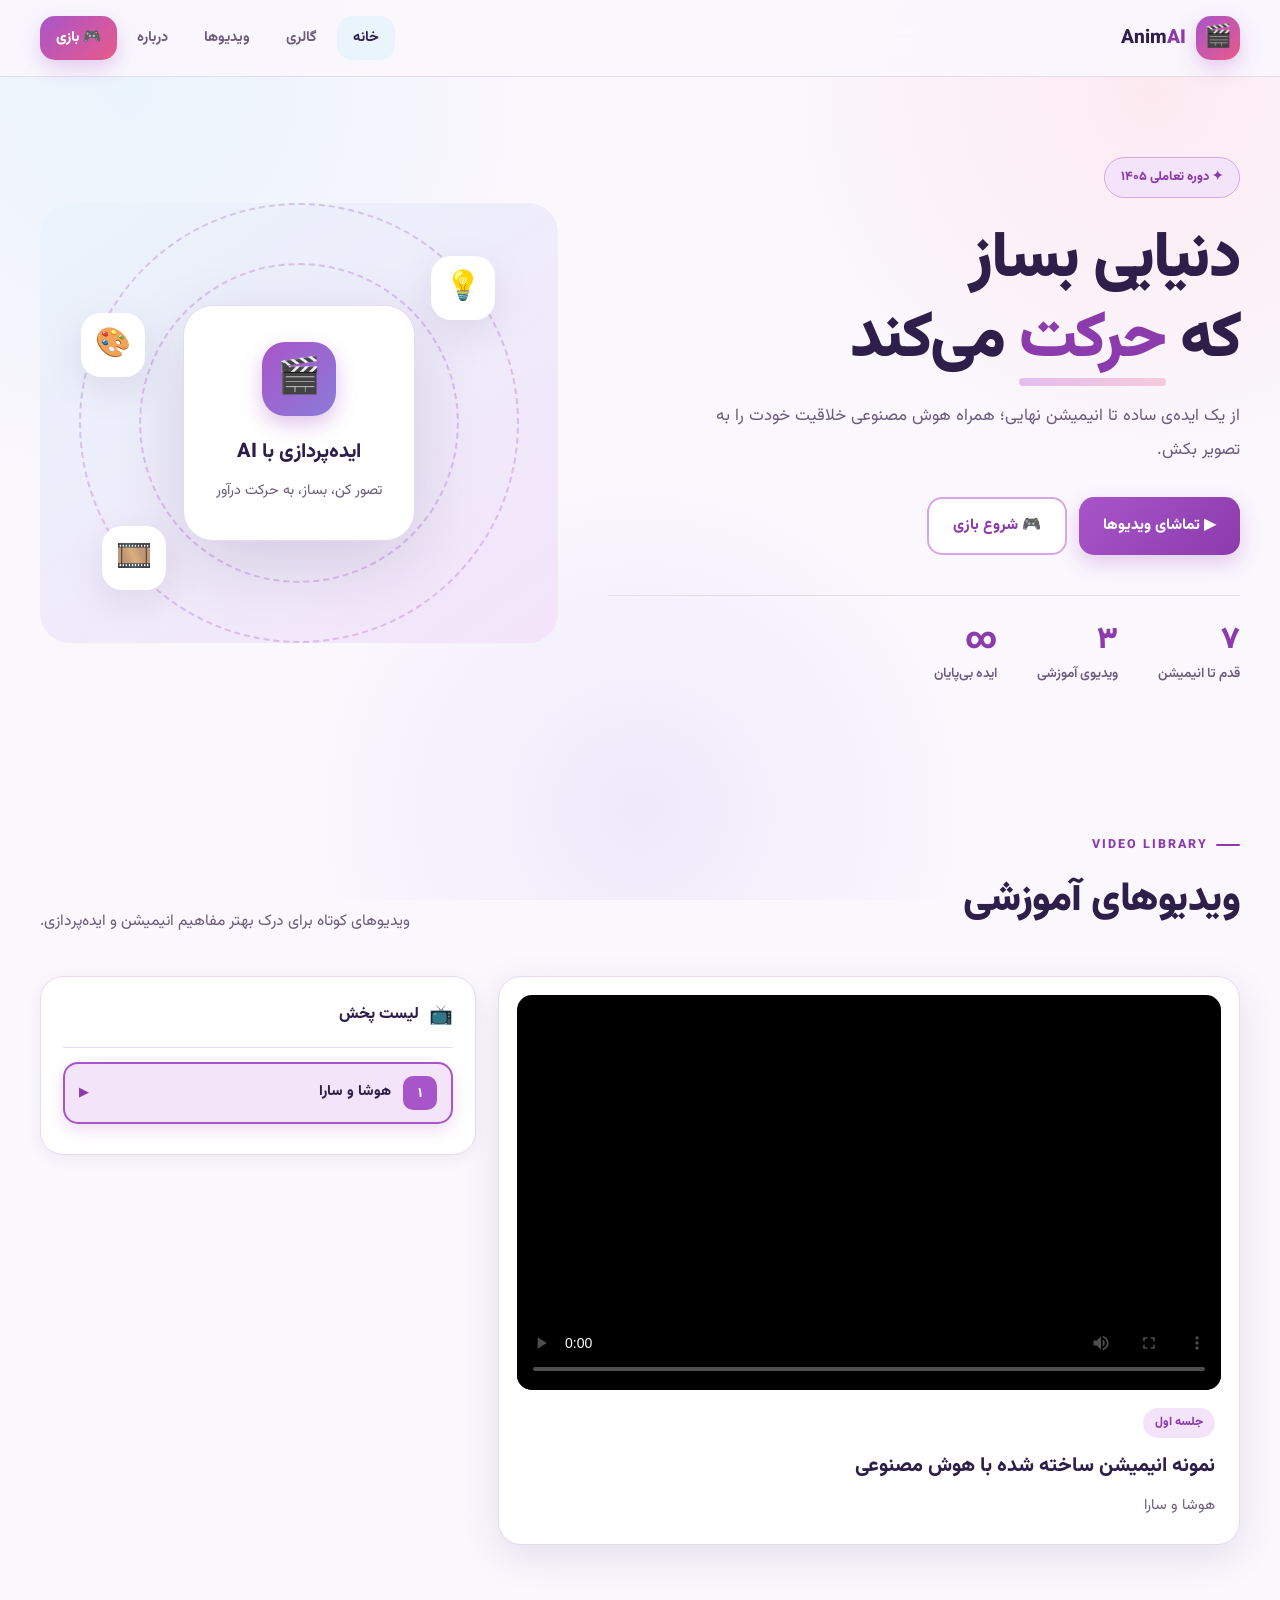
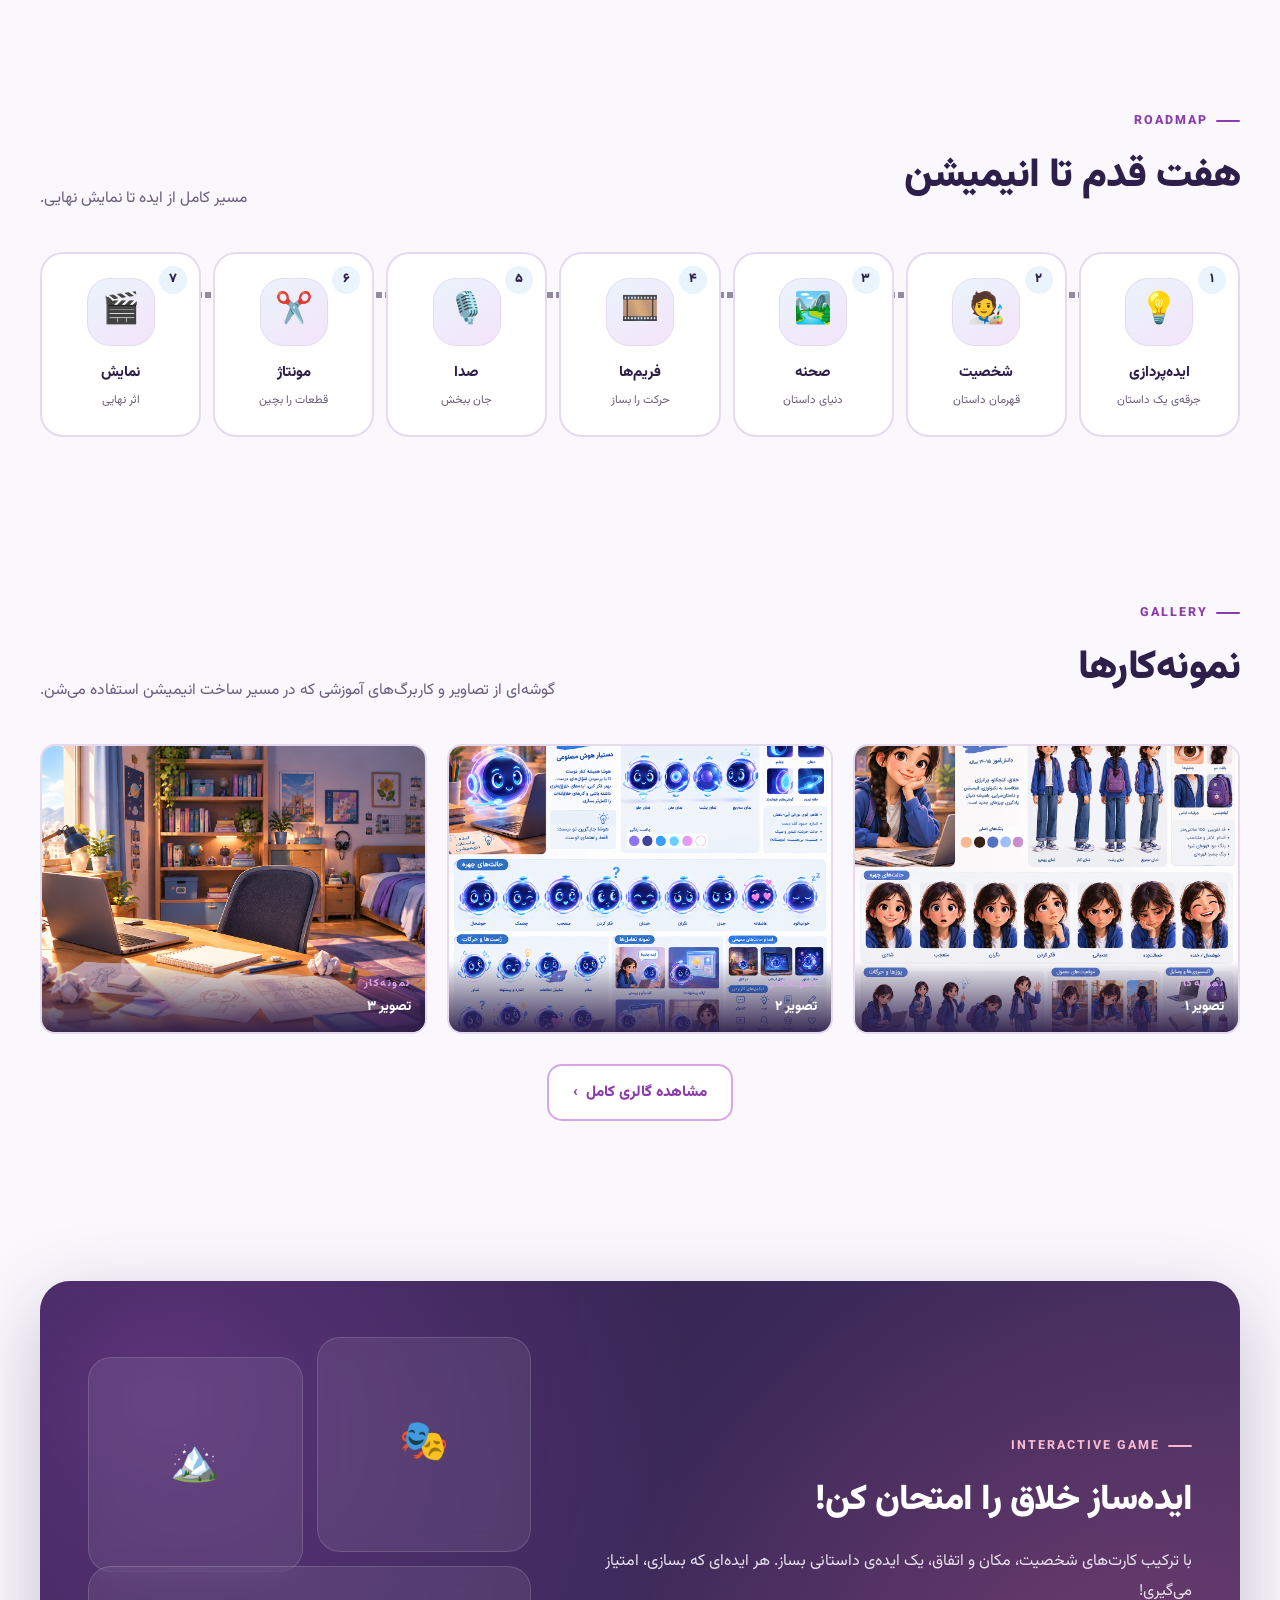
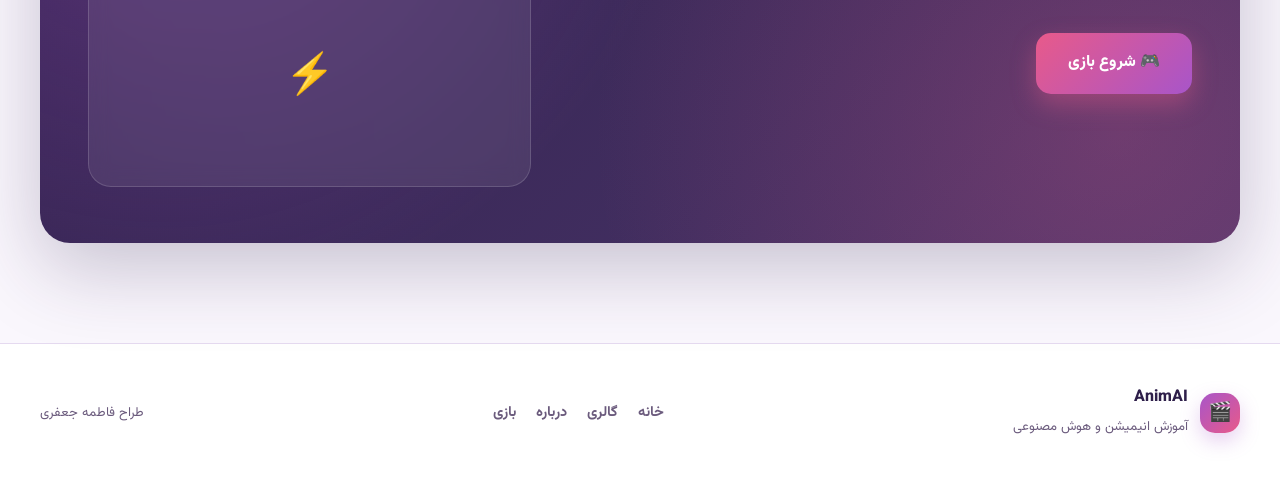
==== index.html @ 8f4859e5 "Add files via upload" ====
<!DOCTYPE html>
<html lang="fa" dir="rtl">

<head>
  <meta charset="UTF-8">
  <meta name="viewport" content="width=device-width, initial-scale=1.0">
  <meta name="description" content="آموزش انیمیشن و ایده‌پردازی با هوش مصنوعی">
  <title>AnimAI | انیمیشن و هوش مصنوعی</title>

  <link rel="preconnect" href="https://fonts.googleapis.com">
  <link rel="preconnect" href="https://fonts.gstatic.com" crossorigin>
  <link href="https://fonts.googleapis.com/css2?family=Vazirmatn:wght@400;500;600;700;800;900&display=swap"
    rel="stylesheet">
  <link rel="stylesheet" href="css/AnimAI_girls_lilac_palette.css">
</head>

<body>

  <!-- ==================== هدر ==================== -->
  <header class="header">
    <div class="container header-inner">
      <a href="index.html" class="logo">
        <span class="logo-icon">🎬</span>
        <span class="logo-text">Anim<b>AI</b></span>
      </a>

      <nav class="nav" id="nav">
        <a href="index.html" class="nav-link active">خانه</a>
        <a href="gallery.html" class="nav-link">گالری</a>
        <a href="#videos" class="nav-link">ویدیوها</a>
        <a href="about.html" class="nav-link">درباره</a>
        <!-- 🔴 لینک بازی — آدرس خودت رو بذار -->
        <a href="game/index.html" class="nav-link nav-link-game">🎮 بازی</a>
      </nav>

      <button class="burger" id="burger" aria-label="منو">
        <span></span><span></span><span></span>
      </button>
    </div>
  </header>

  <!-- ==================== هیرو ==================== -->
  <section class="hero">
    <div class="container hero-inner">
      <div class="hero-content">
        <span class="hero-badge">✦ دوره تعاملی ۱۴۰۵</span>
        <h1 class="hero-title">
          دنیایی بساز<br>
          که <span class="highlight">حرکت</span> می‌کند
        </h1>
        <p class="hero-text">
          از یک ایده‌ی ساده تا انیمیشن نهایی؛ همراه هوش مصنوعی
          خلاقیت خودت را به تصویر بکش.
        </p>

        <div class="hero-buttons">
          <a href="#videos" class="btn btn-primary">
            ▶ تماشای ویدیوها
          </a>
          <!-- 🔴 لینک بازی -->
          <a href="game/index.html" class="btn btn-outline">
            🎮 شروع بازی
          </a>
        </div>

        <div class="hero-stats">
          <div class="stat">
            <strong>۷</strong>
            <span>قدم تا انیمیشن</span>
          </div>
          <div class="stat">
            <strong>۳</strong>
            <span>ویدیوی آموزشی</span>
          </div>
          <div class="stat">
            <strong>∞</strong>
            <span>ایده بی‌پایان</span>
          </div>
        </div>
      </div>

      <div class="hero-visual">
        <div class="orbit orbit-1">💡</div>
        <div class="orbit orbit-2">🎨</div>
        <div class="orbit orbit-3">🎞️</div>
        <div class="hero-card">
          <div class="hero-card-icon">🎬</div>
          <h3>ایده‌پردازی با AI</h3>
          <p>تصور کن، بساز، به حرکت درآور</p>
        </div>
      </div>
    </div>
  </section>

  <!-- ==================== ویدیوها ==================== -->
  <section class="section" id="videos">
    <div class="container">
      <div class="section-head">
        <div>
          <span class="eyebrow">VIDEO LIBRARY</span>
          <h2>ویدیوهای آموزشی</h2>
        </div>
        <p>ویدیوهای کوتاه برای درک بهتر مفاهیم انیمیشن و ایده‌پردازی.</p>
      </div>

      <div class="video-layout">
        <div class="video-player">
          <div class="video-frame">
            <video id="mainVideo" controls preload="metadata" poster="assets/posters/poster1.jpg">
              <source src="assets/videos/video1.mp4" type="video/mp4">
              مرورگر شما از پخش ویدیو پشتیبانی نمی‌کند.
            </video>
          </div>
          <div class="video-info">
            <span class="video-tag" id="videoTag">جلسه اول</span>
            <h3 id="videoTitle">نمونه انیمیشن ساخته شده با هوش مصنوعی</h3>
            <p id="videoDesc">
              هوشا و سارا
            </p>
          </div>
        </div>

        <aside class="playlist">
          <div class="playlist-head">
            <span class="playlist-icon">📺</span>
            <h4>لیست پخش</h4>
          </div>

          <button class="playlist-item active" data-src="assets/videos/video1.mp4"
            data-poster="assets/posters/poster1.jpg" data-tag="جلسه اول"
            data-title="نمونه انیمیشن ساخته شده با هوش مصنوعی" data-desc="هوشا و سارا">
            <span class="playlist-num">۱</span>
            <span class="playlist-text">
              <strong>هوشا و سارا</strong>
              <small></small>
            </span>
            <span class="playlist-play">▶</span>
          </button>

          <!-- <button class="playlist-item" data-src="assets/videos/video2.mp4" data-poster="assets/posters/poster2.jpg"
            data-tag="جلسه دوم" data-title="ایده‌پردازی با هوش مصنوعی"
            data-desc="روش «اگر... چه می‌شد؟» و استفاده از AI برای خلق ایده‌های تازه.">
            <span class="playlist-num">۲</span>
            <span class="playlist-text">
              <strong>ایده‌پردازی با AI</strong>
              <small>۰۷:۱۵</small>
            </span>
            <span class="playlist-play">▶</span>
          </button>

          <button class="playlist-item" data-src="assets/videos/video3.mp4" data-poster="assets/posters/poster3.jpg"
            data-tag="جلسه سوم" data-title="ساخت شخصیت" data-desc="طراحی شخصیت‌های به‌یادماندنی با کمک هوش مصنوعی.">
            <span class="playlist-num">۳</span>
            <span class="playlist-text">
              <strong>ساخت شخصیت</strong>
              <small>۰۶:۴۵</small>
            </span>
            <span class="playlist-play">▶</span>
          </button> -->
        </aside>
      </div>
    </div>
  </section>

  <!-- ==================== هفت قدم ==================== -->
  <section class="roadmap-section">
    <div class="container">
      <div class="section-head">
        <div>
          <span class="eyebrow">ROADMAP</span>
          <h2>هفت قدم تا انیمیشن</h2>
        </div>
        <p>مسیر کامل از ایده تا نمایش نهایی.</p>
      </div>

      <div class="roadmap">
        <div class="roadmap-step">
          <div class="roadmap-num">۱</div>
          <div class="roadmap-icon">💡</div>
          <h3>ایده‌پردازی</h3>
          <p>جرقه‌ی یک داستان</p>
        </div>
        <div class="roadmap-step">
          <div class="roadmap-num">۲</div>
          <div class="roadmap-icon">🧑‍🎨</div>
          <h3>شخصیت</h3>
          <p>قهرمان داستان</p>
        </div>
        <div class="roadmap-step">
          <div class="roadmap-num">۳</div>
          <div class="roadmap-icon">🏞️</div>
          <h3>صحنه</h3>
          <p>دنیای داستان</p>
        </div>
        <div class="roadmap-step">
          <div class="roadmap-num">۴</div>
          <div class="roadmap-icon">🎞️</div>
          <h3>فریم‌ها</h3>
          <p>حرکت را بساز</p>
        </div>
        <div class="roadmap-step">
          <div class="roadmap-num">۵</div>
          <div class="roadmap-icon">🎙️</div>
          <h3>صدا</h3>
          <p>جان ببخش</p>
        </div>
        <div class="roadmap-step">
          <div class="roadmap-num">۶</div>
          <div class="roadmap-icon">✂️</div>
          <h3>مونتاژ</h3>
          <p>قطعات را بچین</p>
        </div>
        <div class="roadmap-step">
          <div class="roadmap-num">۷</div>
          <div class="roadmap-icon">🎬</div>
          <h3>نمایش</h3>
          <p>اثر نهایی</p>
        </div>
      </div>
    </div>
  </section>

  <!-- ==================== پیش‌نمایش گالری ==================== -->
  <section class="gallery-preview-section">
    <div class="container">
      <div class="section-head">
        <div>
          <span class="eyebrow">GALLERY</span>
          <h2>نمونه‌کارها</h2>
        </div>
        <p>گوشه‌ای از تصاویر و کاربرگ‌های آموزشی که در مسیر ساخت انیمیشن استفاده می‌شن.</p>
      </div>

      <div class="gallery-grid-preview">
        <a href="gallery.html" class="gallery-preview-item" aria-label="مشاهده گالری کامل">
          <img src="assets/gallery/01.png" alt="نمونه‌کار ۱" loading="lazy">
          <div class="gallery-overlay">
            <span>نمونه‌کار</span>
            <h4>تصویر ۱</h4>
          </div>
        </a>

        <a href="gallery.html" class="gallery-preview-item" aria-label="مشاهده گالری کامل">
          <img src="assets/gallery/02.png" alt="نمونه‌کار ۲" loading="lazy">
          <div class="gallery-overlay">
            <span>نمونه‌کار</span>
            <h4>تصویر ۲</h4>
          </div>
        </a>

        <a href="gallery.html" class="gallery-preview-item" aria-label="مشاهده گالری کامل">
          <img src="assets/gallery/03.png" alt="نمونه‌کار ۳" loading="lazy">
          <div class="gallery-overlay">
            <span>نمونه‌کار</span>
            <h4>تصویر ۳</h4>
          </div>
        </a>
      </div>

      <div class="gallery-preview-more">
        <a href="gallery.html" class="btn btn-outline">
          مشاهده گالری کامل <span>›</span>
        </a>
      </div>
    </div>
  </section>

  <!-- ==================== CTA بازی ==================== -->
  <section class="section cta-game">
    <div class="container">
      <div class="cta-game-box">
        <div class="cta-game-content">
          <span class="eyebrow">INTERACTIVE GAME</span>
          <h2>ایده‌ساز خلاق را امتحان کن!</h2>
          <p>
            با ترکیب کارت‌های شخصیت، مکان و اتفاق، یک ایده‌ی داستانی بساز.
            هر ایده‌ای که بسازی، امتیاز می‌گیری!
          </p>
          <!-- 🔴 لینک بازی -->
          <a href="game/index.html" class="btn btn-primary btn-lg">
            🎮 شروع بازی
          </a>
        </div>
        <div class="cta-game-visual">
          <div class="mini-card">🎭</div>
          <div class="mini-card">🏔️</div>
          <div class="mini-card">⚡</div>
        </div>
      </div>
    </div>
  </section>

  <!-- ==================== فوتر ==================== -->
  <footer class="footer">
    <div class="container footer-inner">
      <div class="footer-brand">
        <span class="logo-icon">🎬</span>
        <div>
          <strong>AnimAI</strong>
          <small>آموزش انیمیشن و هوش مصنوعی</small>
        </div>
      </div>
      <div class="footer-links">
        <a href="index.html">خانه</a>
        <a href="gallery.html">گالری</a>
        <a href="about.html">درباره</a>
        <!-- 🔴 لینک بازی -->
        <a href="game/index.html">بازی</a>
      </div>
      <div class="footer-copy">
        <small>طراح فاطمه جعفری</small>
      </div>
    </div>
  </footer>

  <script src="js/app.js"></script>
</body>

</html>
---- css/AnimAI_girls_lilac_palette.css ----
/* ============================================================
   AnimAI — استایل سایت با پالت هماهنگ بنفش-صورتی-آبی
   نسخه بازسازی‌شده با کنتراست بالا و رفع مشکل موبایل
   ============================================================ */

@import url('https://fonts.googleapis.com/css2?family=Vazirmatn:wght@400;500;600;700;800;900&display=swap');

/* ============ متغیرهای پالت رنگی ============ */
:root {
    /* --- رنگ‌های پایه (Base) --- */
    --navy: #2E1F4A;
    --navy-soft: #4A356A;
    --cream: #FAF7FD;
    --white: #FFFFFF;

    /* --- رنگ اصلی برند: بنفش-صورتی --- */
    --primary: #A855C9;
    --primary-dark: #8B3BAB;
    --primary-light: #D9A5E8;
    --primary-soft: #F4E4FA;

    /* --- رنگ مکمل: آبی آسمانی --- */
    --sky: #5B9FD4;
    --sky-dark: #3D7DB0;
    --sky-light: #C5E2F5;
    --sky-soft: #EAF4FC;

    /* --- رنگ مکمل: صورتی گرم --- */
    --rose: #E85A8A;
    --rose-dark: #C43E6D;
    --rose-light: #F5B8CE;
    --rose-soft: #FDEAF1;

    /* --- رنگ تأکید: بنفش ملایم --- */
    --lavender: #8B7BD8;
    --lavender-dark: #6B5BC0;
    --lavender-soft: #EFEAFB;

    /* --- رنگ‌های متن و خطوط --- */
    --text: #2E1F4A;
    --text-muted: #6B5B7D;
    --text-light: #9B8DAB;
    --line: #E5DAF0;
    --line-strong: #D0BFE0;

    /* --- پس‌زمینه‌های تخصصی --- */
    --bg-soft-purple: #F4E4FA;
    --bg-soft-blue: #EAF4FC;
    --bg-soft-rose: #FDEAF1;
    --bg-soft-lavender: #EFEAFB;

    /* --- Aliases برای سازگاری --- */
    --orange: var(--primary);
    --blue: var(--sky);
    --purple: var(--lavender);
    --mustard: var(--rose);
    --muted: var(--text-muted);
    --green: #4BB894;
    --red: var(--rose-dark);
    --pink: var(--rose-light);

    /* --- شعاع گوشه‌ها --- */
    --radius-sm: 10px;
    --radius: 15px;
    --radius-lg: 23px;
    --radius-xl: 30px;

    /* --- سایه‌ها --- */
    --shadow-sm: 0 4px 16px rgba(46, 31, 74, 0.06);
    --shadow: 0 12px 38px rgba(46, 31, 74, 0.10);
    --shadow-lg: 0 22px 70px rgba(46, 31, 74, 0.14);
    --shadow-primary: 0 8px 20px rgba(168, 85, 201, 0.28);
    --shadow-sky: 0 8px 20px rgba(91, 159, 212, 0.28);

    --transition: .25s ease;
}

/* ============ Reset ============ */
*,
*::before,
*::after {
    box-sizing: border-box;
    margin: 0;
    padding: 0;
}

html {
    scroll-behavior: smooth;
    scroll-padding-top: 90px;
}

body {
    font-family: 'Vazirmatn', Tahoma, sans-serif;
    background:
        radial-gradient(circle at 10% 10%, #EAF4FC 0, transparent 28%),
        radial-gradient(circle at 90% 10%, #FDEAF1 0, transparent 26%),
        radial-gradient(circle at 50% 90%, #EFEAFB 0, transparent 32%),
        var(--cream);
    background-attachment: fixed;
    color: var(--text);
    line-height: 1.8;
    min-height: 100vh;
    overflow-x: hidden;
    -webkit-font-smoothing: antialiased;
}

img {
    max-width: 100%;
    display: block;
}

a {
    color: inherit;
    text-decoration: none;
}

button {
    font-family: inherit;
    cursor: pointer;
    border: none;
    background: none;
    color: inherit;
}

ul {
    list-style: none;
}

::selection {
    background: var(--primary);
    color: var(--white);
}

/* ============ Container ============ */
.container {
    width: min(1200px, 94%);
    margin-inline: auto;
}

/* ============ Header ============ */
.header {
    position: sticky;
    top: 0;
    z-index: 100;
    backdrop-filter: blur(18px);
    -webkit-backdrop-filter: blur(18px);
    background: rgba(250, 247, 253, 0.92);
    border-bottom: 1px solid var(--line);
}

.header-inner {
    display: flex;
    align-items: center;
    justify-content: space-between;
    gap: 24px;
    min-height: 76px;
}

.logo {
    display: flex;
    align-items: center;
    gap: 10px;
    font-size: 1.2rem;
    font-weight: 800;
    color: var(--text);
}

.logo-icon {
    width: 44px;
    height: 44px;
    display: grid;
    place-items: center;
    border-radius: var(--radius);
    background: linear-gradient(135deg, var(--primary), var(--rose));
    font-size: 1.4rem;
    box-shadow: var(--shadow-primary);
}

.logo-text b {
    color: var(--primary-dark);
    font-weight: 900;
}

/* Nav */
.nav {
    display: flex;
    align-items: center;
    gap: 4px;
}

.nav-link {
    padding: 9px 16px;
    border-radius: var(--radius);
    font-size: .9rem;
    font-weight: 700;
    color: var(--text-muted);
    transition: all var(--transition);
    position: relative;
}

.nav-link:hover {
    color: var(--text);
    background: var(--bg-soft-lavender);
}

.nav-link.active {
    color: var(--navy);
    background: var(--bg-soft-blue);
}

.nav-link-game {
    background: linear-gradient(135deg, var(--primary), var(--rose));
    color: var(--white) !important;
    font-weight: 800;
    box-shadow: var(--shadow-primary);
}

.nav-link-game:hover {
    transform: translateY(-2px);
    box-shadow: 0 10px 24px rgba(168, 85, 201, 0.4);
    background: linear-gradient(135deg, var(--primary-dark), var(--rose-dark));
}

.burger {
    display: none;
    flex-direction: column;
    gap: 5px;
    padding: 8px;
    border-radius: var(--radius-sm);
}

.burger span {
    width: 24px;
    height: 2.5px;
    background: var(--text);
    border-radius: 4px;
    transition: all var(--transition);
}

.burger.active span:nth-child(1) {
    transform: rotate(45deg) translate(5px, 5px);
}

.burger.active span:nth-child(2) {
    opacity: 0;
}

.burger.active span:nth-child(3) {
    transform: rotate(-45deg) translate(5px, -5px);
}

/* ============ Buttons ============ */
.btn {
    display: inline-flex;
    align-items: center;
    justify-content: center;
    gap: 8px;
    padding: 13px 24px;
    border-radius: var(--radius);
    font-size: .95rem;
    font-weight: 800;
    transition: all var(--transition);
    white-space: nowrap;
    min-height: 48px;
    border: 0;
}

.btn-primary {
    background: linear-gradient(135deg, var(--primary), var(--primary-dark));
    color: var(--white);
    box-shadow: var(--shadow-primary);
}

.btn-primary:hover {
    transform: translateY(-2px);
    box-shadow: 0 12px 28px rgba(168, 85, 201, 0.4);
}

.btn-outline {
    background: var(--white);
    color: var(--primary-dark);
    border: 2px solid var(--primary-light);
}

.btn-outline:hover {
    background: var(--bg-soft-purple);
    border-color: var(--primary);
}

.btn-lg {
    padding: 16px 32px;
    font-size: 1rem;
    min-height: 56px;
}

/* ============ Hero ============ */
.hero {
    padding: 80px 0 60px;
    position: relative;
    overflow: hidden;
}

.hero-inner {
    display: grid;
    grid-template-columns: 1.1fr .9fr;
    gap: 50px;
    align-items: center;
}

.hero-badge {
    display: inline-flex;
    align-items: center;
    gap: 8px;
    padding: 8px 16px;
    border-radius: 999px;
    background: var(--bg-soft-purple);
    border: 1px solid var(--primary-light);
    color: var(--primary-dark);
    font-size: .8rem;
    font-weight: 800;
    margin-bottom: 22px;
}

.hero-title {
    font-size: clamp(2.2rem, 5.5vw, 4rem);
    line-height: 1.25;
    font-weight: 900;
    letter-spacing: -1.5px;
    color: var(--text);
    margin-bottom: 20px;
}

.hero-title .highlight {
    color: var(--primary-dark);
    position: relative;
}

.hero-title .highlight::after {
    content: '';
    position: absolute;
    bottom: 4px;
    right: 0;
    left: 0;
    height: 8px;
    background: linear-gradient(90deg, var(--primary-light), var(--rose-light));
    border-radius: 6px;
    opacity: .7;
    z-index: -1;
}

.hero-text {
    font-size: 1.05rem;
    color: var(--text-muted);
    max-width: 540px;
    margin-bottom: 30px;
    line-height: 2;
}

.hero-buttons {
    display: flex;
    flex-wrap: wrap;
    gap: 12px;
    margin-bottom: 40px;
}

.hero-stats {
    display: flex;
    gap: 40px;
    padding-top: 30px;
    border-top: 1px solid var(--line);
}

.stat strong {
    display: block;
    font-size: 1.9rem;
    font-weight: 900;
    color: var(--primary-dark);
    line-height: 1;
    margin-bottom: 4px;
}

.stat span {
    font-size: .85rem;
    color: var(--text-muted);
    font-weight: 600;
}

/* Hero visual */
.hero-visual {
    position: relative;
    min-height: 440px;
    display: grid;
    place-items: center;
    background: linear-gradient(145deg, var(--bg-soft-blue), var(--bg-soft-purple));
    border-radius: var(--radius-xl);
    overflow: hidden;
}

.hero-visual::before,
.hero-visual::after {
    content: "";
    position: absolute;
    border-radius: 50%;
    border: 2px dashed rgba(168, 85, 201, 0.3);
    animation: spin 30s linear infinite;
}

.hero-visual::before {
    width: 320px;
    height: 320px;
}

.hero-visual::after {
    width: 440px;
    height: 440px;
    animation-direction: reverse;
}

@keyframes spin {
    to {
        transform: rotate(360deg);
    }
}

.hero-card {
    position: relative;
    z-index: 2;
    padding: 36px 32px;
    border-radius: var(--radius-xl);
    background: var(--white);
    border: 1px solid var(--line);
    box-shadow: var(--shadow-lg);
    text-align: center;
    max-width: 320px;
    animation: bob 3s ease-in-out infinite;
}

@keyframes bob {

    0%,
    100% {
        transform: translateY(0) rotate(-2deg);
    }

    50% {
        transform: translateY(-14px) rotate(2deg);
    }
}

.hero-card-icon {
    width: 74px;
    height: 74px;
    margin: 0 auto 18px;
    display: grid;
    place-items: center;
    border-radius: var(--radius-lg);
    background: linear-gradient(135deg, var(--primary), var(--lavender));
    font-size: 2.2rem;
    color: white;
    box-shadow: 0 8px 20px rgba(168, 85, 201, 0.35);
}

.hero-card h3 {
    font-size: 1.25rem;
    color: var(--text);
    margin-bottom: 8px;
    font-weight: 800;
}

.hero-card p {
    font-size: .9rem;
    color: var(--text-muted);
    margin: 0;
}

.orbit {
    position: absolute;
    width: 64px;
    height: 64px;
    display: grid;
    place-items: center;
    border-radius: 20px;
    background: var(--white);
    box-shadow: var(--shadow);
    font-size: 1.8rem;
    z-index: 3;
    animation: float 4s ease-in-out infinite;
}

.orbit-1 {
    top: 12%;
    right: 12%;
    animation-delay: 0s;
}

.orbit-2 {
    top: 25%;
    left: 8%;
    animation-delay: .5s;
}

.orbit-3 {
    bottom: 12%;
    left: 12%;
    animation-delay: 1s;
}

@keyframes float {

    0%,
    100% {
        transform: translateY(0);
    }

    50% {
        transform: translateY(-12px);
    }
}

/* ============ Section ============ */
.section {
    padding: 80px 0;
}

.section-head {
    display: flex;
    align-items: end;
    justify-content: space-between;
    gap: 30px;
    margin-bottom: 40px;
}

.section-head h2 {
    font-size: clamp(1.7rem, 3.5vw, 2.5rem);
    font-weight: 900;
    color: var(--text);
    margin-top: 6px;
    letter-spacing: -.5px;
}

.section-head p {
    max-width: 520px;
    color: var(--text-muted);
    font-size: .98rem;
}

.eyebrow {
    display: inline-flex;
    align-items: center;
    gap: 8px;
    color: var(--primary-dark);
    font-size: .78rem;
    font-weight: 800;
    letter-spacing: 2px;
    text-transform: uppercase;
}

.eyebrow::before {
    content: '';
    width: 24px;
    height: 2px;
    background: var(--primary-dark);
    border-radius: 2px;
}

.highlight {
    color: var(--primary-dark);
}

/* ============ ویدیو ============ */
.video-layout {
    display: grid;
    grid-template-columns: 1.7fr 1fr;
    gap: 22px;
    align-items: start;
}

.video-player {
    padding: 18px;
    border-radius: var(--radius-lg);
    background: var(--white);
    border: 1px solid var(--line);
    box-shadow: var(--shadow);
}

.video-frame {
    aspect-ratio: 16 / 9;
    overflow: hidden;
    border-radius: var(--radius);
    background: #000;
    margin-bottom: 18px;
    position: relative;
}

.video-frame video {
    width: 100%;
    height: 100%;
    display: block;
    background: #000;
}

.video-info {
    padding: 0 6px 6px;
}

.video-tag {
    display: inline-block;
    padding: 4px 12px;
    border-radius: 999px;
    background: var(--bg-soft-purple);
    color: var(--primary-dark);
    font-size: .75rem;
    font-weight: 800;
    margin-bottom: 10px;
}

.video-info h3 {
    color: var(--text);
    font-size: 1.25rem;
    margin: 0 0 8px;
    font-weight: 800;
}

.video-info p {
    color: var(--text-muted);
    font-size: .92rem;
    margin: 0;
    line-height: 1.9;
}

/* لیست پخش */
.playlist {
    padding: 22px;
    border-radius: var(--radius-lg);
    background: var(--white);
    border: 1px solid var(--line);
    box-shadow: var(--shadow-sm);
}

.playlist-head {
    display: flex;
    align-items: center;
    gap: 10px;
    padding-bottom: 14px;
    margin-bottom: 14px;
    border-bottom: 1px solid var(--line);
}

.playlist-icon {
    font-size: 1.2rem;
}

.playlist-head h4 {
    color: var(--text);
    font-size: 1rem;
    font-weight: 800;
}

.playlist-item {
    width: 100%;
    display: flex;
    align-items: center;
    gap: 12px;
    padding: 12px 14px;
    margin-bottom: 8px;
    border-radius: var(--radius);
    background: var(--bg-soft-lavender);
    border: 2px solid transparent;
    text-align: right;
    transition: all var(--transition);
}

.playlist-item:hover {
    background: #E4DAF5;
    transform: translateX(-4px);
}

.playlist-item.active {
    background: linear-gradient(135deg, var(--bg-soft-purple), var(--primary-soft));
    border-color: var(--primary);
    box-shadow: 0 6px 16px rgba(168, 85, 201, 0.2);
}

.playlist-num {
    width: 34px;
    height: 34px;
    flex-shrink: 0;
    display: grid;
    place-items: center;
    border-radius: var(--radius-sm);
    background: var(--bg-soft-blue);
    color: var(--navy);
    font-size: .85rem;
    font-weight: 800;
}

.playlist-item.active .playlist-num {
    background: var(--primary);
    color: var(--white);
}

.playlist-text {
    display: flex;
    flex-direction: column;
    gap: 3px;
    min-width: 0;
    flex: 1;
}

.playlist-text strong {
    color: var(--text);
    font-size: .9rem;
    font-weight: 800;
}

.playlist-text small {
    color: var(--text-muted);
    font-size: .75rem;
}

.playlist-play {
    color: var(--text-muted);
    font-size: .8rem;
    transition: all var(--transition);
}

.playlist-item.active .playlist-play,
.playlist-item:hover .playlist-play {
    color: var(--primary-dark);
}

/* ============ هفت قدم ============ */
.roadmap-section {
    padding: 80px 0;
}

.roadmap {
    display: grid;
    grid-template-columns: repeat(7, 1fr);
    gap: 12px;
    position: relative;
}

.roadmap::before {
    content: '';
    position: absolute;
    top: 40px;
    right: 7%;
    left: 7%;
    height: 2px;
    background: linear-gradient(90deg, var(--primary), var(--lavender), var(--sky));
    opacity: .5;
    border-radius: 2px;
    border-style: dashed;
}

.roadmap-step {
    position: relative;
    z-index: 1;
    padding: 24px 12px;
    border-radius: var(--radius-lg);
    background: var(--white);
    border: 2px solid var(--line);
    text-align: center;
    transition: all var(--transition);
    cursor: default;
}

.roadmap-step:hover {
    transform: translateY(-8px);
    border-color: var(--primary);
    box-shadow: 0 20px 40px rgba(168, 85, 201, 0.25);
}

.roadmap-icon {
    width: 68px;
    height: 68px;
    margin: 0 auto 14px;
    display: grid;
    place-items: center;
    border-radius: var(--radius-lg);
    background: linear-gradient(145deg, var(--bg-soft-blue), var(--bg-soft-purple));
    border: 1px solid var(--line);
    font-size: 1.9rem;
    transition: all var(--transition);
}

.roadmap-step:hover .roadmap-icon {
    transform: scale(1.1) rotate(-6deg);
    background: linear-gradient(145deg, var(--primary), var(--lavender));
}

.roadmap-num {
    position: absolute;
    top: 12px;
    right: 12px;
    width: 28px;
    height: 28px;
    display: grid;
    place-items: center;
    border-radius: 50%;
    background: var(--bg-soft-blue);
    color: var(--navy);
    font-size: .8rem;
    font-weight: 900;
}

.roadmap-step:hover .roadmap-num {
    background: var(--navy);
    color: var(--white);
}

.roadmap-step h3 {
    font-size: .92rem;
    font-weight: 800;
    color: var(--text);
    margin-bottom: 4px;
}

.roadmap-step p {
    font-size: .72rem;
    color: var(--text-muted);
    margin: 0;
}

/* ============ پیش‌نمایش گالری ============ */
.gallery-preview-section {
    padding: 80px 0;
}

.gallery-grid-preview {
    display: grid;
    grid-template-columns: repeat(3, 1fr);
    gap: 20px;
    margin-bottom: 30px;
}

.gallery-preview-more {
    display: flex;
    justify-content: center;
}

/* ============ CTA بازی ============ */
.cta-game-box {
    position: relative;
    overflow: hidden;
    padding: 56px 48px;
    border-radius: var(--radius-xl);
    background: linear-gradient(135deg, var(--navy), var(--navy-soft));
    color: white;
    display: grid;
    grid-template-columns: 1.4fr 1fr;
    gap: 40px;
    align-items: center;
    box-shadow: 0 25px 80px rgba(46, 31, 74, 0.25);
}

.cta-game-box::before {
    content: '';
    position: absolute;
    inset: 0;
    background:
        radial-gradient(circle at 10% 20%, rgba(168, 85, 201, 0.35), transparent 45%),
        radial-gradient(circle at 90% 80%, rgba(232, 90, 138, 0.25), transparent 45%);
    pointer-events: none;
}

.cta-game-content {
    position: relative;
    z-index: 1;
}

.cta-game-content .eyebrow {
    color: var(--rose-light);
}

.cta-game-content .eyebrow::before {
    background: var(--rose-light);
}

.cta-game-content h2 {
    font-size: clamp(1.6rem, 3vw, 2.2rem);
    color: white;
    margin: 10px 0 14px;
    font-weight: 900;
    letter-spacing: -.5px;
}

.cta-game-content p {
    color: #E7E1ED;
    margin-bottom: 26px;
    font-size: 1rem;
    line-height: 1.9;
}

.cta-game-content .btn-primary {
    background: linear-gradient(135deg, var(--rose), var(--primary));
    color: var(--white);
    box-shadow: 0 10px 24px rgba(232, 90, 138, 0.4);
}

.cta-game-content .btn-primary:hover {
    box-shadow: 0 14px 30px rgba(232, 90, 138, 0.55);
}

.cta-game-visual {
    position: relative;
    z-index: 1;
    display: grid;
    grid-template-columns: repeat(2, 1fr);
    gap: 14px;
}

.mini-card {
    aspect-ratio: 1;
    display: grid;
    place-items: center;
    border-radius: var(--radius-lg);
    background: rgba(255, 255, 255, 0.08);
    border: 1px solid rgba(255, 255, 255, 0.15);
    font-size: 2.5rem;
    backdrop-filter: blur(10px);
    transition: all var(--transition);
}

.mini-card:nth-child(2) {
    grid-column: 2;
    transform: translateY(20px);
}

.mini-card:nth-child(3) {
    grid-column: 1 / -1;
    aspect-ratio: 2 / 1;
}

.cta-game-box:hover .mini-card {
    transform: translateY(-4px);
    background: rgba(255, 255, 255, 0.15);
}

.cta-game-box:hover .mini-card:nth-child(2) {
    transform: translateY(16px);
}

/* ============ Footer ============ */
.footer {
    padding: 40px 0;
    background: var(--white);
    border-top: 1px solid var(--line);
    margin-top: 20px;
}

.footer-inner {
    display: flex;
    align-items: center;
    justify-content: space-between;
    gap: 24px;
    flex-wrap: wrap;
}

.footer-brand {
    display: flex;
    align-items: center;
    gap: 12px;
}

.footer-brand .logo-icon {
    width: 40px;
    height: 40px;
    font-size: 1.2rem;
}

.footer-brand strong {
    display: block;
    color: var(--text);
    font-size: 1rem;
    font-weight: 800;
}

.footer-brand small {
    color: var(--text-muted);
    font-size: .82rem;
}

.footer-links {
    display: flex;
    gap: 20px;
}

.footer-links a {
    color: var(--text-muted);
    font-size: .9rem;
    font-weight: 700;
    transition: color var(--transition);
}

.footer-links a:hover {
    color: var(--primary-dark);
}

.footer-copy small {
    color: var(--text-muted);
    font-size: .82rem;
}

/* ============ Page Main ============ */
.page-main {
    padding: 70px 0 60px;
    min-height: 60vh;
}

.page-header {
    text-align: center;
    margin-bottom: 50px;
}

.page-header h1 {
    font-size: clamp(1.9rem, 4vw, 3rem);
    font-weight: 900;
    color: var(--text);
    margin: 10px 0 14px;
    letter-spacing: -1px;
}

.page-header p {
    color: var(--text-muted);
    max-width: 560px;
    margin: 0 auto;
}

/* ============ Filters ============ */
.filters {
    display: flex;
    justify-content: center;
    flex-wrap: wrap;
    gap: 8px;
    margin-bottom: 34px;
}

.filter-btn {
    padding: 9px 20px;
    border-radius: 999px;
    background: var(--white);
    border: 2px solid var(--line);
    color: var(--text-muted);
    font-size: .88rem;
    font-weight: 800;
    transition: all var(--transition);
}

.filter-btn:hover {
    border-color: var(--primary);
    color: var(--text);
}

.filter-btn.active {
    background: linear-gradient(135deg, var(--primary), var(--primary-dark));
    color: var(--white);
    border-color: var(--primary);
    box-shadow: var(--shadow-primary);
}

/* ============================================================
   نمایشگر پیش‌فرض گالری
   ============================================================ */

.gallery-viewer {
    display: grid;
    grid-template-columns: 1.7fr 1fr;
    gap: 22px;
    margin-bottom: 50px;
    padding: 20px;
    border-radius: var(--radius-lg);
    background: var(--white);
    border: 2px solid var(--line);
    box-shadow: var(--shadow);
}

.viewer-frame {
    position: relative;
    aspect-ratio: 16 / 10;
    border-radius: var(--radius);
    overflow: hidden;
    background: linear-gradient(145deg, var(--bg-soft-blue), var(--bg-soft-purple));
    display: grid;
    place-items: center;
}

.viewer-frame img {
    width: 100%;
    height: 100%;
    object-fit: contain;
    animation: viewerFade .35s ease;
}

@keyframes viewerFade {
    from {
        opacity: 0;
        transform: scale(.97);
    }

    to {
        opacity: 1;
        transform: scale(1);
    }
}

.viewer-info {
    display: flex;
    flex-direction: column;
    justify-content: center;
    padding: 12px 8px;
}

.viewer-badge {
    display: inline-block;
    align-self: flex-start;
    padding: 5px 14px;
    border-radius: 999px;
    background: var(--bg-soft-purple);
    color: var(--primary-dark);
    font-size: .75rem;
    font-weight: 800;
    margin-bottom: 14px;
}

.viewer-info h3 {
    font-size: 1.5rem;
    font-weight: 900;
    color: var(--text);
    margin: 0 0 10px;
    line-height: 1.4;
}

.viewer-info p {
    color: var(--text-muted);
    font-size: .95rem;
    line-height: 1.9;
    margin: 0;
}

.viewer-controls {
    grid-column: 1 / -1;
    display: flex;
    gap: 10px;
    flex-wrap: wrap;
    padding-top: 6px;
    border-top: 1px dashed var(--line);
    margin-top: 4px;
}

.viewer-btn {
    display: inline-flex;
    align-items: center;
    gap: 6px;
    padding: 11px 20px;
    border-radius: var(--radius);
    background: var(--bg-soft-lavender);
    color: var(--navy);
    font-size: .9rem;
    font-weight: 800;
    transition: all var(--transition);
    border: 0;
}

.viewer-btn:hover {
    background: var(--primary);
    color: var(--white);
    transform: translateY(-2px);
    box-shadow: var(--shadow-primary);
}

.viewer-btn span {
    font-size: 1.15rem;
    line-height: 1;
    font-weight: 900;
}

.viewer-btn-expand {
    margin-right: auto;
    background: var(--bg-soft-blue);
}

.viewer-btn-expand:hover {
    background: var(--sky);
    color: var(--white);
}

/* ============================================================
   گالری تصاویر
   ============================================================ */

.gallery-grid {
    display: grid;
    grid-template-columns: repeat(auto-fill, minmax(180px, 1fr));
    gap: 16px;
}

.gallery-item,
.gallery-preview-item {
    position: relative;
    aspect-ratio: 4 / 3;
    overflow: hidden;
    border-radius: var(--radius);
    background: var(--white);
    border: 2px solid var(--line);
    cursor: pointer;
    transition: all var(--transition);
    outline: none;
    display: block;
}

.gallery-item:hover,
.gallery-item:focus-visible,
.gallery-preview-item:hover,
.gallery-preview-item:focus-visible {
    transform: translateY(-4px);
    border-color: var(--primary);
    box-shadow: 0 14px 30px rgba(168, 85, 201, 0.25);
}

.gallery-item.active {
    border-color: var(--primary);
    box-shadow: 0 0 0 4px rgba(168, 85, 201, 0.2), 0 14px 30px rgba(168, 85, 201, 0.2);
    transform: translateY(-4px);
}

.gallery-item img,
.gallery-preview-item img {
    width: 100%;
    height: 100%;
    object-fit: cover;
    transition: transform .5s ease;
}

.gallery-item:hover img,
.gallery-item:focus-visible img,
.gallery-item.active img,
.gallery-preview-item:hover img,
.gallery-preview-item:focus-visible img {
    transform: scale(1.06);
}

.gallery-overlay {
    position: absolute;
    inset: auto 0 0 0;
    padding: 14px 14px 12px;
    background: linear-gradient(to top, rgba(46, 31, 74, 0.95), transparent);
    transition: all var(--transition);
}

.gallery-overlay span {
    display: block;
    font-size: .65rem;
    font-weight: 800;
    color: var(--primary-light);
    letter-spacing: 1.5px;
    text-transform: uppercase;
    margin-bottom: 2px;
}

.gallery-overlay h4 {
    color: white;
    font-size: .85rem;
    font-weight: 800;
    margin: 0;
}

.gallery-item.active::before {
    content: '✓';
    position: absolute;
    top: 10px;
    left: 10px;
    width: 30px;
    height: 30px;
    display: grid;
    place-items: center;
    border-radius: 50%;
    background: var(--primary);
    color: var(--white);
    font-size: .9rem;
    font-weight: 900;
    box-shadow: 0 4px 12px rgba(168, 85, 201, 0.5);
    z-index: 2;
}

.gallery-item.hidden {
    display: none;
}

.gallery-empty {
    text-align: center;
    padding: 60px 20px;
    border-radius: var(--radius-lg);
    background: var(--white);
    border: 2px dashed var(--line);
}

.gallery-empty span {
    display: block;
    font-size: 3rem;
    margin-bottom: 10px;
    opacity: .5;
}

.gallery-empty p {
    color: var(--text-muted);
    font-weight: 700;
    margin: 0;
}

/* ============================================================
   لایت‌باکس
   ============================================================ */

.lightbox {
    position: fixed;
    inset: 0;
    z-index: 999;
    display: none;
    align-items: center;
    justify-content: center;
    padding: 30px;
    background: rgba(46, 31, 74, 0.95);
    backdrop-filter: blur(14px);
    -webkit-backdrop-filter: blur(14px);
}

.lightbox.open {
    display: flex;
    animation: fadeIn .3s ease;
}

@keyframes fadeIn {
    from {
        opacity: 0;
    }

    to {
        opacity: 1;
    }
}

.lightbox img {
    max-width: 100%;
    max-height: 85vh;
    border-radius: var(--radius-lg);
    box-shadow: 0 30px 90px rgba(0, 0, 0, 0.5);
    animation: zoomIn .3s ease;
    user-select: none;
}

@keyframes zoomIn {
    from {
        transform: scale(.94);
        opacity: 0;
    }

    to {
        transform: scale(1);
        opacity: 1;
    }
}

.lightbox-close {
    position: absolute;
    top: 20px;
    left: 20px;
    width: 48px;
    height: 48px;
    display: grid;
    place-items: center;
    border-radius: 50%;
    background: var(--white);
    color: var(--navy);
    font-size: 1.7rem;
    line-height: 1;
    font-weight: 700;
    transition: all var(--transition);
    z-index: 2;
}

.lightbox-close:hover {
    background: var(--primary);
    color: var(--white);
    transform: rotate(90deg);
}

.lightbox-nav {
    position: absolute;
    top: 50%;
    transform: translateY(-50%);
    width: 54px;
    height: 54px;
    display: grid;
    place-items: center;
    border-radius: 50%;
    background: var(--white);
    color: var(--navy);
    font-size: 2rem;
    line-height: 1;
    font-weight: 700;
    padding-bottom: 4px;
    transition: all var(--transition);
    z-index: 2;
}

.lightbox-nav:hover {
    background: var(--primary);
    color: var(--white);
    transform: translateY(-50%) scale(1.1);
}

.lightbox-prev {
    right: 20px;
}

.lightbox-next {
    left: 20px;
}

.lightbox-counter {
    position: absolute;
    bottom: 24px;
    left: 50%;
    transform: translateX(-50%);
    padding: 8px 18px;
    border-radius: 999px;
    background: var(--white);
    color: var(--navy);
    font-size: .85rem;
    font-weight: 800;
    box-shadow: 0 6px 16px rgba(0, 0, 0, 0.25);
    z-index: 2;
}

/* ============ کاهش حرکت ============ */
@media (prefers-reduced-motion: reduce) {

    *,
    *::before,
    *::after {
        animation-duration: .01ms !important;
        transition-duration: .01ms !important;
    }

    .hero-card,
    .orbit,
    .hero-visual::before,
    .hero-visual::after {
        animation: none;
    }
}

/* ============================================================
   ریسپانسیو — تبلت (860px)
   ============================================================ */

@media (max-width: 860px) {
    .burger {
        display: flex;
    }

    .nav {
        position: fixed;
        top: 76px;
        inset-inline: 0;
        flex-direction: column;
        align-items: stretch;
        gap: 4px;
        padding: 12px;
        background: var(--white);
        border-bottom: 1px solid var(--line);
        box-shadow: var(--shadow);
        transform: translateY(-12px);
        opacity: 0;
        visibility: hidden;
        pointer-events: none;
        transition: all var(--transition);
        z-index: 99;
    }

    .nav.open {
        transform: translateY(0);
        opacity: 1;
        visibility: visible;
        pointer-events: auto;
    }

    .nav-link {
        width: 100%;
        text-align: center;
    }

    /* --- Hero --- */
    .hero-inner {
        grid-template-columns: 1fr;
    }

    .hero-visual {
        min-height: 320px;
        order: -1;
    }

    .hero-stats {
        flex-wrap: wrap;
        gap: 24px;
    }

    /* --- ویدیو --- */
    .video-layout {
        grid-template-columns: 1fr;
    }

    /* --- roadmap: اسکرول افقی --- */
    .roadmap {
        display: flex;
        flex-wrap: nowrap;
        overflow-x: auto;
        overflow-y: hidden;
        gap: 12px;
        padding: 6px 4px 18px;
        scroll-snap-type: x mandatory;
        -webkit-overflow-scrolling: touch;
        scrollbar-width: thin;
        scrollbar-color: var(--primary-light) transparent;
    }

    .roadmap::-webkit-scrollbar {
        height: 6px;
    }

    .roadmap::-webkit-scrollbar-track {
        background: var(--lavender-soft);
        border-radius: 3px;
    }

    .roadmap::-webkit-scrollbar-thumb {
        background: var(--primary-light);
        border-radius: 3px;
    }

    .roadmap::before {
        display: none;
    }

    .roadmap-step {
        flex: 0 0 auto;
        width: 145px;
        min-width: 145px;
        scroll-snap-align: start;
        padding: 18px 12px;
    }

    .roadmap-icon {
        width: 58px;
        height: 58px;
        font-size: 1.6rem;
        margin-bottom: 10px;
    }

    .roadmap-num {
        width: 24px;
        height: 24px;
        font-size: .7rem;
        top: 8px;
        right: 8px;
    }

    .roadmap-step h3 {
        font-size: .85rem;
    }

    .roadmap-step p {
        font-size: .68rem;
    }

    /* --- گالری پیش‌نمایش --- */
    .gallery-grid-preview {
        grid-template-columns: repeat(2, 1fr);
    }

    /* --- CTA بازی --- */
    .cta-game-box {
        grid-template-columns: 1fr;
        padding: 40px 28px;
        text-align: center;
    }

    .cta-game-visual {
        max-width: 320px;
        margin-inline: auto;
    }

    /* --- گالری نمایشگر --- */
    .gallery-viewer {
        grid-template-columns: 1fr;
        padding: 16px;
    }

    .viewer-frame {
        aspect-ratio: 16 / 10;
    }

    .viewer-info {
        padding: 4px;
    }

    .viewer-info h3 {
        font-size: 1.25rem;
    }

    .viewer-btn-expand {
        margin-right: 0;
    }
}

/* ============================================================
   ریسپانسیو — موبایل (700px)
   ============================================================ */

@media (max-width: 700px) {
    .gallery-grid {
        grid-template-columns: repeat(auto-fill, minmax(140px, 1fr));
        gap: 10px;
    }

    .gallery-overlay {
        padding: 10px;
    }

    .gallery-overlay h4 {
        font-size: .75rem;
    }

    .gallery-overlay span {
        font-size: .6rem;
    }

    .gallery-item.active::before {
        width: 24px;
        height: 24px;
        font-size: .75rem;
    }

    .lightbox {
        padding: 16px;
    }

    .lightbox img {
        max-height: 78vh;
        border-radius: var(--radius);
    }

    .lightbox-close {
        top: 12px;
        left: 12px;
        width: 42px;
        height: 42px;
        font-size: 1.5rem;
    }

    .lightbox-nav {
        width: 44px;
        height: 44px;
        font-size: 1.6rem;
    }

    .lightbox-prev {
        right: 10px;
    }

    .lightbox-next {
        left: 10px;
    }

    .lightbox-counter {
        bottom: 14px;
        font-size: .78rem;
        padding: 6px 14px;
    }

    .viewer-controls {
        gap: 8px;
    }

    .viewer-btn {
        padding: 9px 14px;
        font-size: .82rem;
        flex: 1 1 auto;
        justify-content: center;
    }
}

/* ============================================================
   ریسپانسیو — موبایل کوچک (480px)
   ============================================================ */

@media (max-width: 480px) {

    /* --- roadmap در موبایل کوچک --- */
    .roadmap {
        width: 100vw;
        margin-inline: calc(50% - 50vw);
        padding-inline: 4%;
        gap: 10px;
    }

    .roadmap-step {
        width: 130px;
        min-width: 130px;
        padding: 16px 10px;
    }

    .roadmap-icon {
        width: 52px;
        height: 52px;
        font-size: 1.5rem;
        margin-bottom: 8px;
    }

    .roadmap-step h3 {
        font-size: .8rem;
    }

    .roadmap-step p {
        font-size: .65rem;
    }

    /* --- بقیه استایل‌ها --- */
    .gallery-grid-preview {
        grid-template-columns: 1fr;
    }

    .footer-inner {
        justify-content: center;
        text-align: center;
    }
}

/* ============================================================
   ریسپانسیو — موبایل خیلی کوچک (400px)
   ============================================================ */

@media (max-width: 400px) {
    .gallery-grid {
        grid-template-columns: repeat(2, 1fr);
    }

    .lightbox-nav {
        width: 38px;
        height: 38px;
        font-size: 1.4rem;
    }

    .viewer-btn-expand {
        flex-basis: 100%;
    }

    .roadmap-step {
        width: 120px;
        min-width: 120px;
        padding: 14px 8px;
    }

    .roadmap-icon {
        width: 46px;
        height: 46px;
        font-size: 1.3rem;
    }

    .roadmap-step h3 {
        font-size: .75rem;
    }

    .roadmap-step p {
        font-size: .62rem;
    }
}
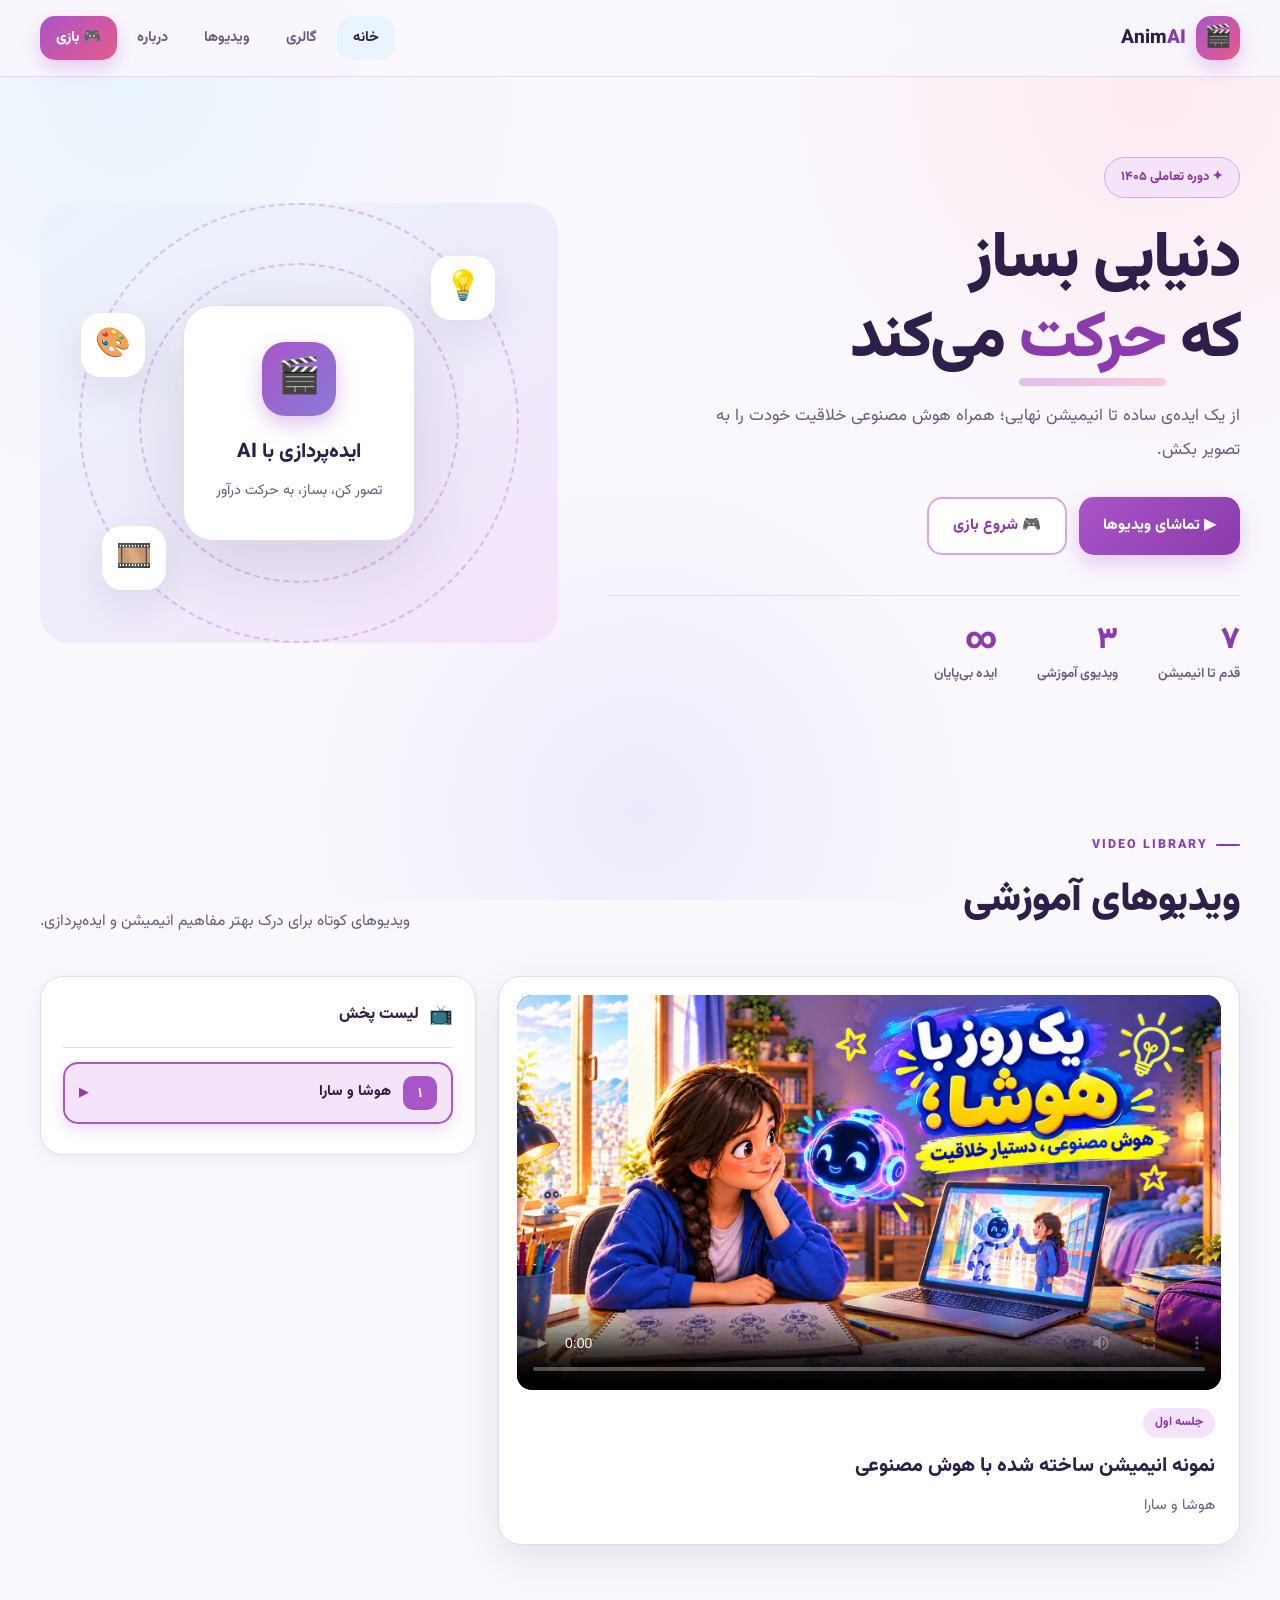
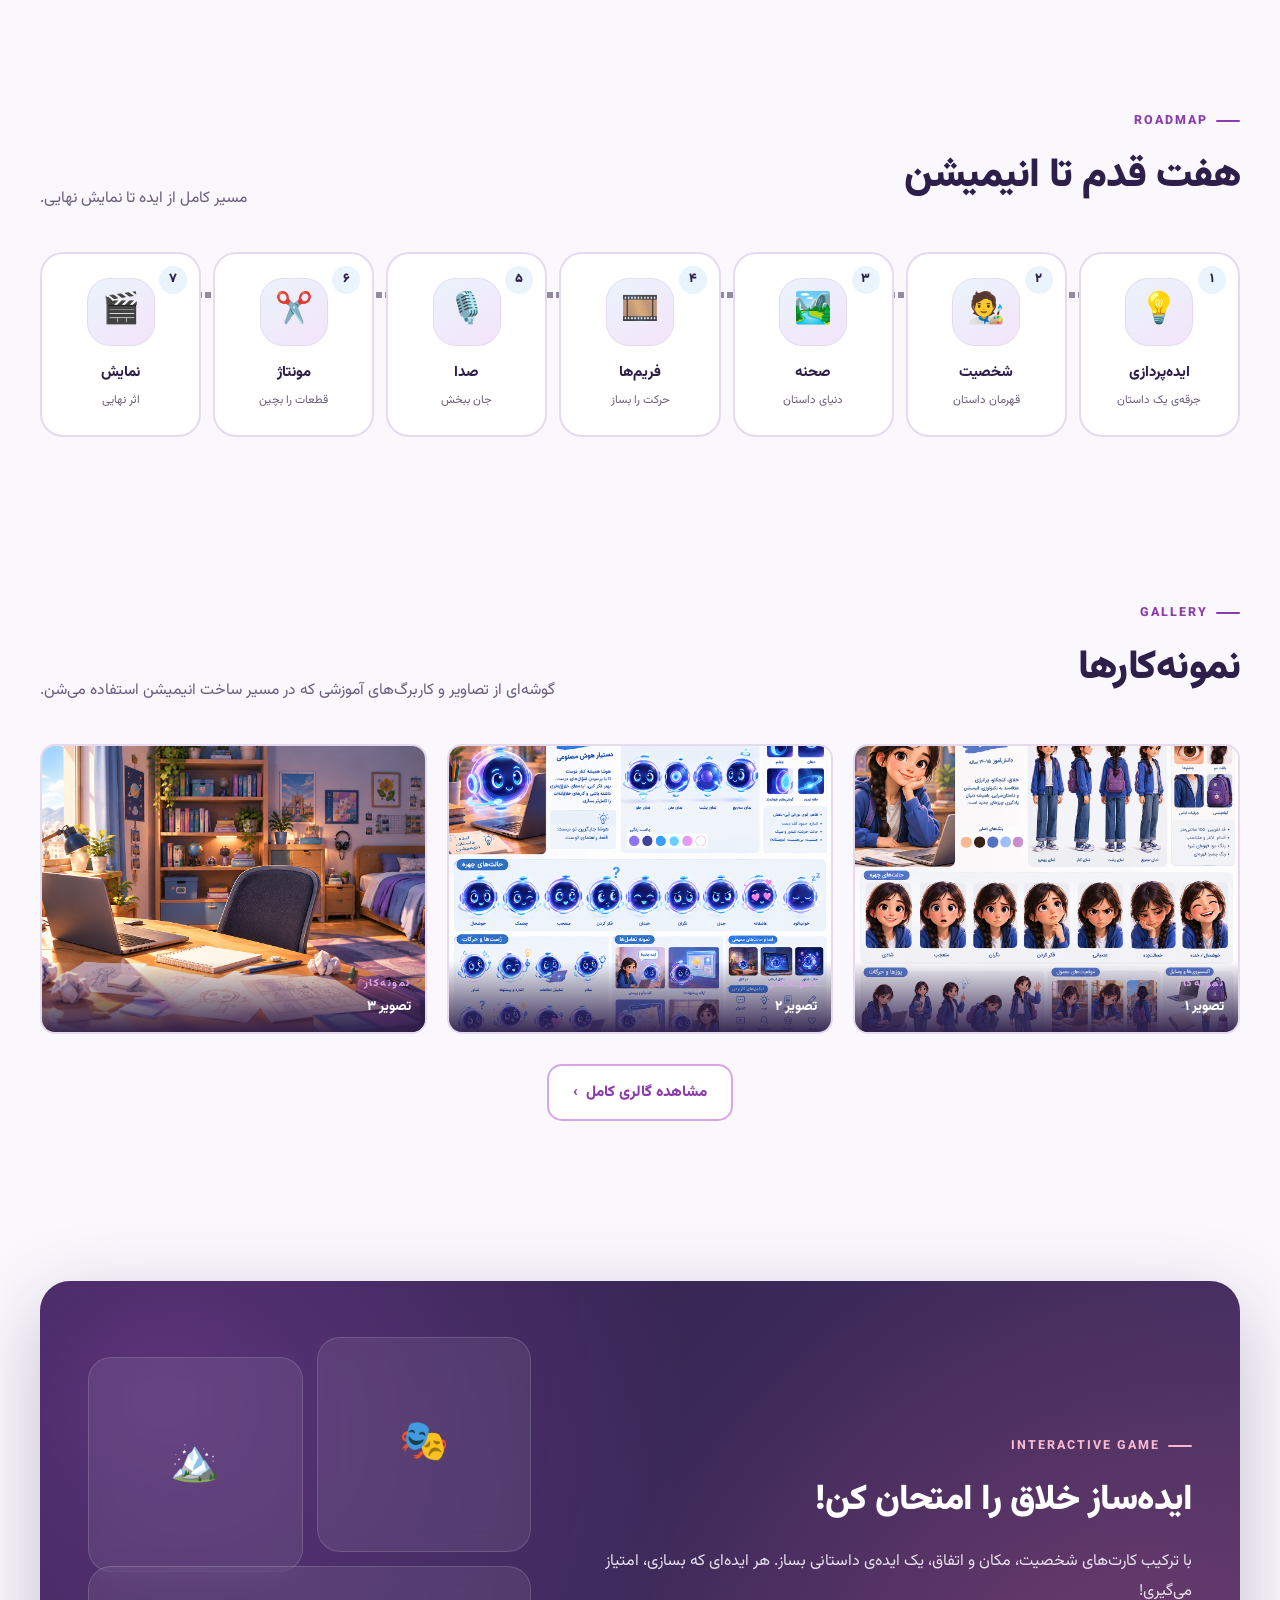
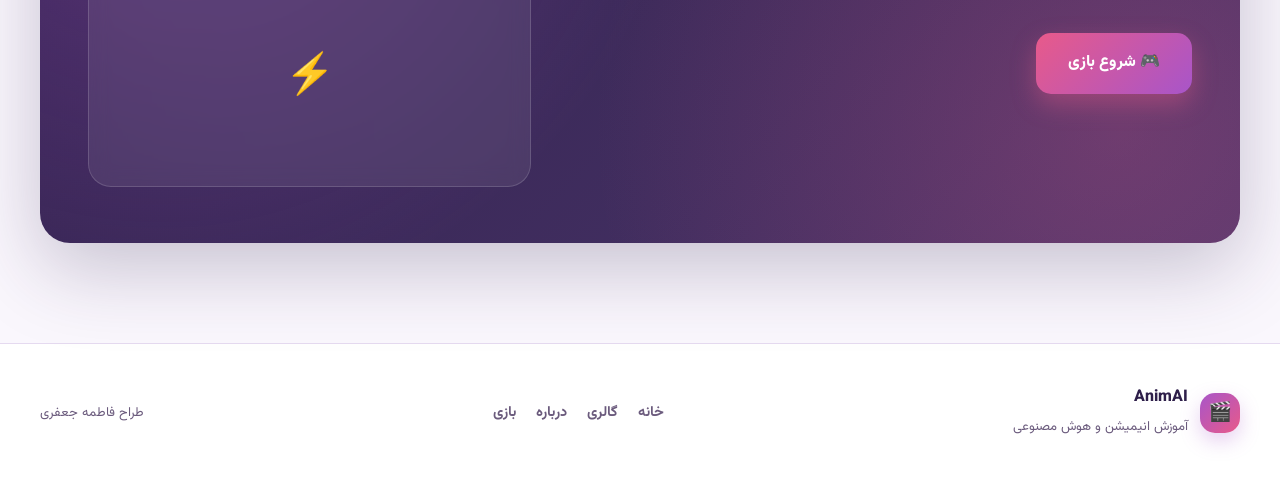
==== commit 4d6d24ae: "index.html" ====
--- a/index.html
+++ b/index.html
@@ -28,7 +28,7 @@
         <a href="index.html" class="nav-link active">خانه</a>
         <a href="gallery.html" class="nav-link">گالری</a>
         <a href="#videos" class="nav-link">ویدیوها</a>
-        <a href="about.html" class="nav-link">درباره</a>
+        <a href="#" class="nav-link">درباره</a>
         <!-- 🔴 لینک بازی — آدرس خودت رو بذار -->
         <a href="game/index.html" class="nav-link nav-link-game">🎮 بازی</a>
       </nav>
@@ -316,4 +316,4 @@
   <script src="js/app.js"></script>
 </body>
 
-</html>+</html>
